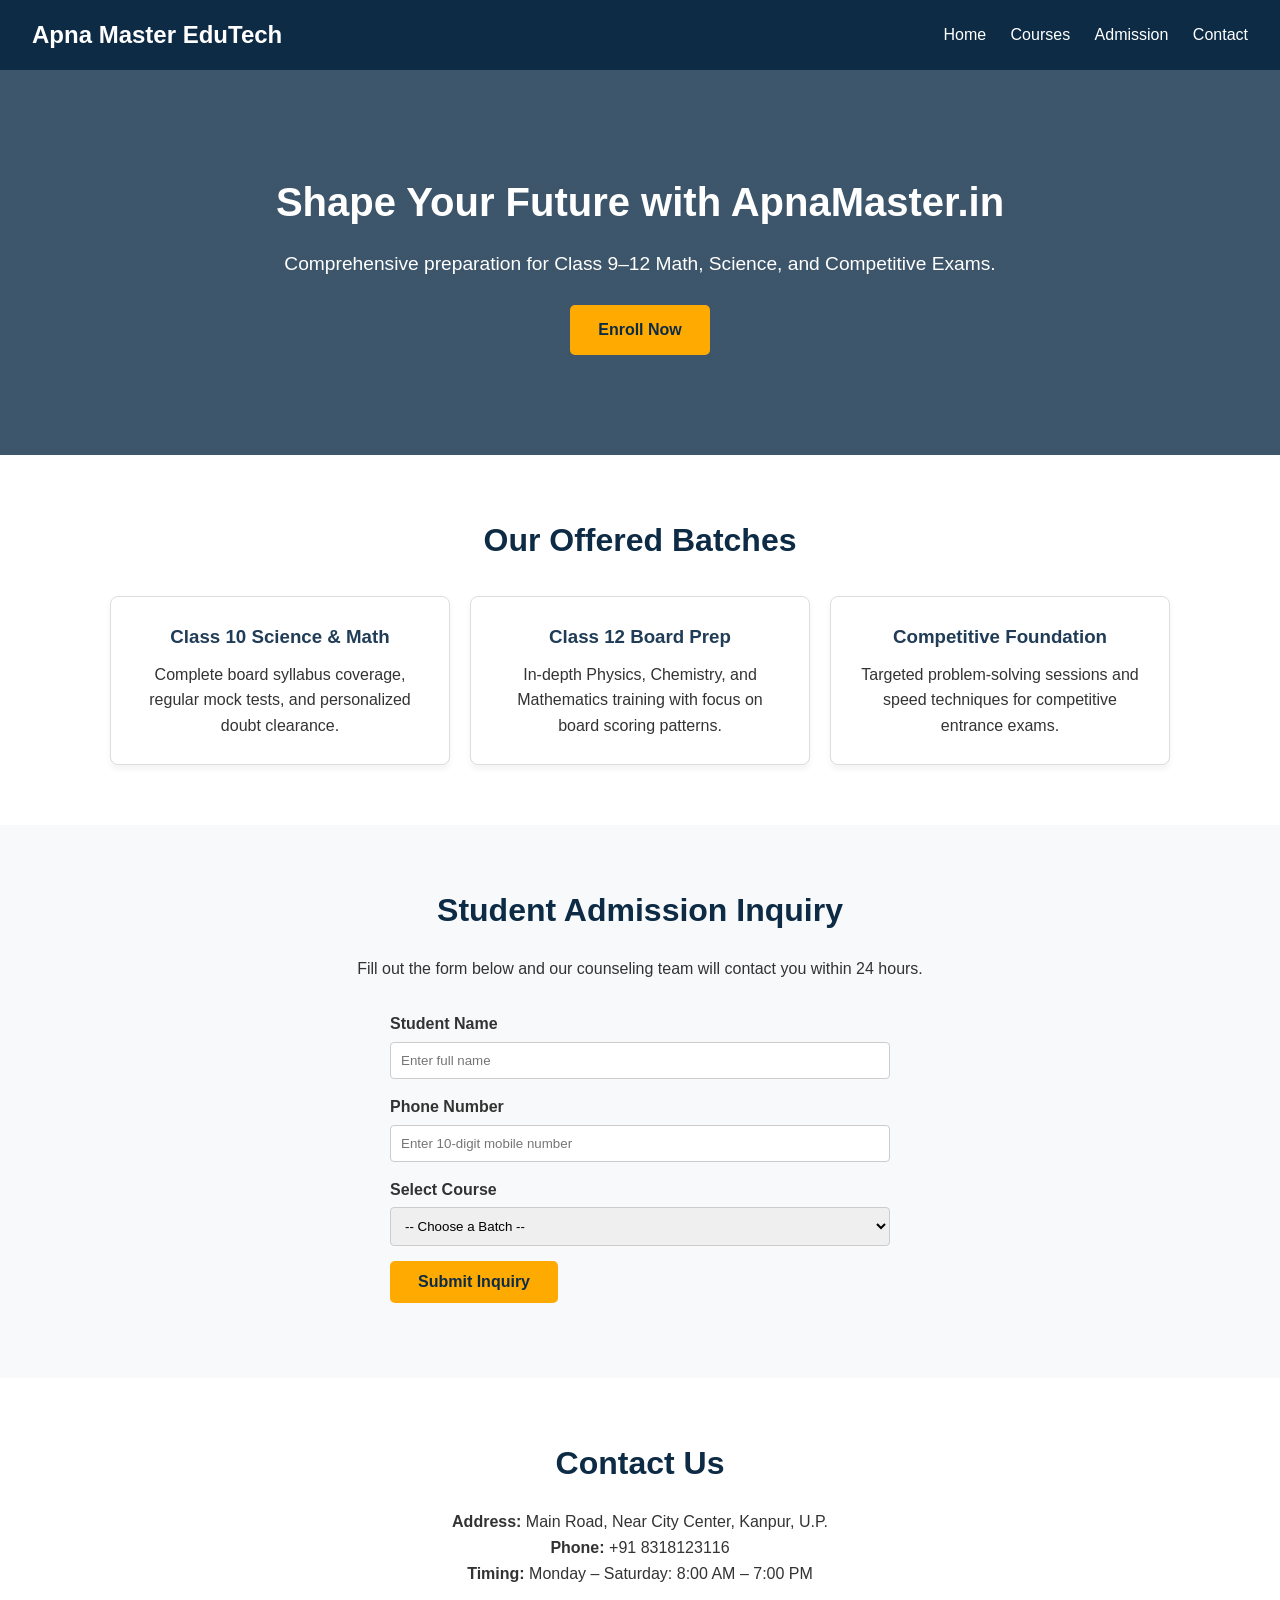
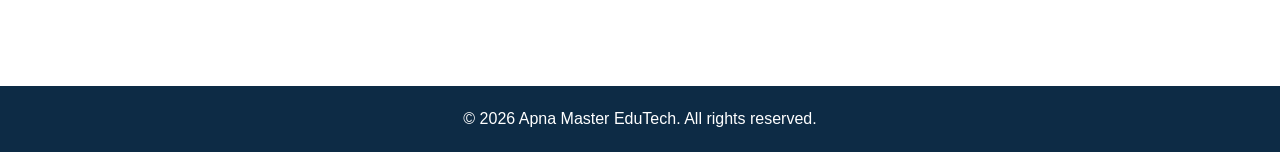
==== index.html @ ed2118f3 "Add files via Upload basic html css and js file" ====
<!DOCTYPE html>
<html lang="en">

<head>
    <meta charset="UTF-8">
    <meta name="viewport" content="width=device-width, initial-scale=1.0">
    <title>Apna Master EduTech</title>
    <link rel="stylesheet" href="style.css">
</head>

<body>

    <!-- Navigation Bar -->
    <header>
        <div class="logo">Apna Master EduTech</div>
        <nav>
            <a href="#home">Home</a>
            <a href="#courses">Courses</a>
            <a href="#admission">Admission</a>
            <a href="#contact">Contact</a>
        </nav>
    </header>

    <!-- Hero Section -->
    <section id="home" class="hero">
        <h1>Shape Your Future with ApnaMaster.in</h1>
        <p>Comprehensive preparation for Class 9–12 Math, Science, and Competitive Exams.</p>
        <a href="#admission" class="btn-primary">Enroll Now</a>
    </section>

    <!-- Courses Section -->
    <section id="courses" class="section">
        <h2>Our Offered Batches</h2>
        <div class="course-grid">
            <div class="card">
                <h3>Class 10 Science & Math</h3>
                <p>Complete board syllabus coverage, regular mock tests, and personalized doubt clearance.</p>
            </div>
            <div class="card">
                <h3>Class 12 Board Prep</h3>
                <p>In-depth Physics, Chemistry, and Mathematics training with focus on board scoring patterns.</p>
            </div>
            <div class="card">
                <h3>Competitive Foundation</h3>
                <p>Targeted problem-solving sessions and speed techniques for competitive entrance exams.</p>
            </div>
        </div>
    </section>

    <!-- Admission / Inquiry Form -->
    <section id="admission" class="section bg-light">
        <h2>Student Admission Inquiry</h2>
        <p>Fill out the form below and our counseling team will contact you within 24 hours.</p>

        <form id="inquiryForm" class="form">
            <div class="form-group">
                <label for="studentName">Student Name</label>
                <input type="text" id="studentName" required placeholder="Enter full name">
            </div>
            <div class="form-group">
                <label for="phone">Phone Number</label>
                <input type="tel" id="phone" required placeholder="Enter 10-digit mobile number">
            </div>
            <div class="form-group">
                <label for="course">Select Course</label>
                <select id="course" required>
                    <option value="">-- Choose a Batch --</option>
                    <option value="Class 10">Class 10 (Science & Math)</option>
                    <option value="Class 12">Class 12 (Physics/Chemistry/Math)</option>
                    <option value="Foundation">Competitive Foundation</option>
                </select>
            </div>
            <button type="submit" class="btn-primary">Submit Inquiry</button>
        </form>
        <p id="formStatus" class="status-msg"></p>
    </section>

    <!-- Contact & Location -->
    <section id="contact" class="section">
        <h2>Contact Us</h2>
        <p><strong>Address:</strong> Main Road, Near City Center, Kanpur, U.P.</p>
        <p><strong>Phone:</strong> +91 8318123116</p>
        <p><strong>Timing:</strong> Monday – Saturday: 8:00 AM – 7:00 PM</p>
    </section>

    <footer>
        <p>&copy; 2026 Apna Master EduTech. All rights reserved.</p>
    </footer>

    <script src="script.js"></script>
</body>

</html>
---- style.css ----
/* General Styling */
* {
    box-sizing: border-box;
    margin: 0;
    padding: 0;
    font-family: 'Segoe UI', Tahoma, Geneva, Verdana, sans-serif;
}

body {
    color: #333;
    line-height: 1.6;
}

/* Header & Nav */
header {
    background-color: #0d2b45;
    color: #fff;
    display: flex;
    justify-content: space-between;
    align-items: center;
    padding: 1rem 2rem;
    position: sticky;
    top: 0;
    z-index: 1000;
}

.logo {
    font-size: 1.5rem;
    font-weight: bold;
}

nav a {
    color: #fff;
    text-decoration: none;
    margin-left: 20px;
    font-weight: 500;
}

nav a:hover {
    color: #ffaa00;
}

/* Hero Section */
.hero {
    background: linear-gradient(rgba(13, 43, 69, 0.8), rgba(13, 43, 69, 0.8)), url('https://picsum.photos/1200/500') center/cover;
    color: #fff;
    text-align: center;
    padding: 100px 20px;
}

.hero h1 {
    font-size: 2.5rem;
    margin-bottom: 15px;
}

.hero p {
    font-size: 1.2rem;
    margin-bottom: 25px;
}

/* Buttons */
.btn-primary {
    background-color: #ffaa00;
    color: #0d2b45;
    padding: 12px 28px;
    border: none;
    border-radius: 5px;
    font-size: 1rem;
    font-weight: bold;
    cursor: pointer;
    text-decoration: none;
    display: inline-block;
}

.btn-primary:hover {
    background-color: #e69900;
}

/* Sections */
.section {
    padding: 60px 20px;
    max-width: 1100px;
    margin: 0 auto;
    text-align: center;
}

.bg-light {
    background-color: #f8f9fa;
    max-width: 100%;
}

.section h2 {
    font-size: 2rem;
    margin-bottom: 20px;
    color: #0d2b45;
}

/* Cards Grid */
.course-grid {
    display: grid;
    grid-template-columns: repeat(auto-fit, minmax(280px, 1fr));
    gap: 20px;
    margin-top: 30px;
}

.card {
    border: 1px solid #ddd;
    border-radius: 8px;
    padding: 25px;
    background-color: #fff;
    box-shadow: 0 4px 6px rgba(0, 0, 0, 0.05);
}

.card h3 {
    margin-bottom: 10px;
    color: #203c56;
}

/* Form Styling */
.form {
    max-width: 500px;
    margin: 30px auto 0 auto;
    text-align: left;
}

.form-group {
    margin-bottom: 15px;
}

.form-group label {
    display: block;
    margin-bottom: 5px;
    font-weight: 600;
}

.form-group input,
.form-group select {
    width: 100%;
    padding: 10px;
    border: 1px solid #ccc;
    border-radius: 4px;
}

.status-msg {
    margin-top: 15px;
    font-weight: bold;
    color: green;
}

footer {
    background-color: #0d2b45;
    color: #fff;
    text-align: center;
    padding: 20px;
    margin-top: 40px;
}
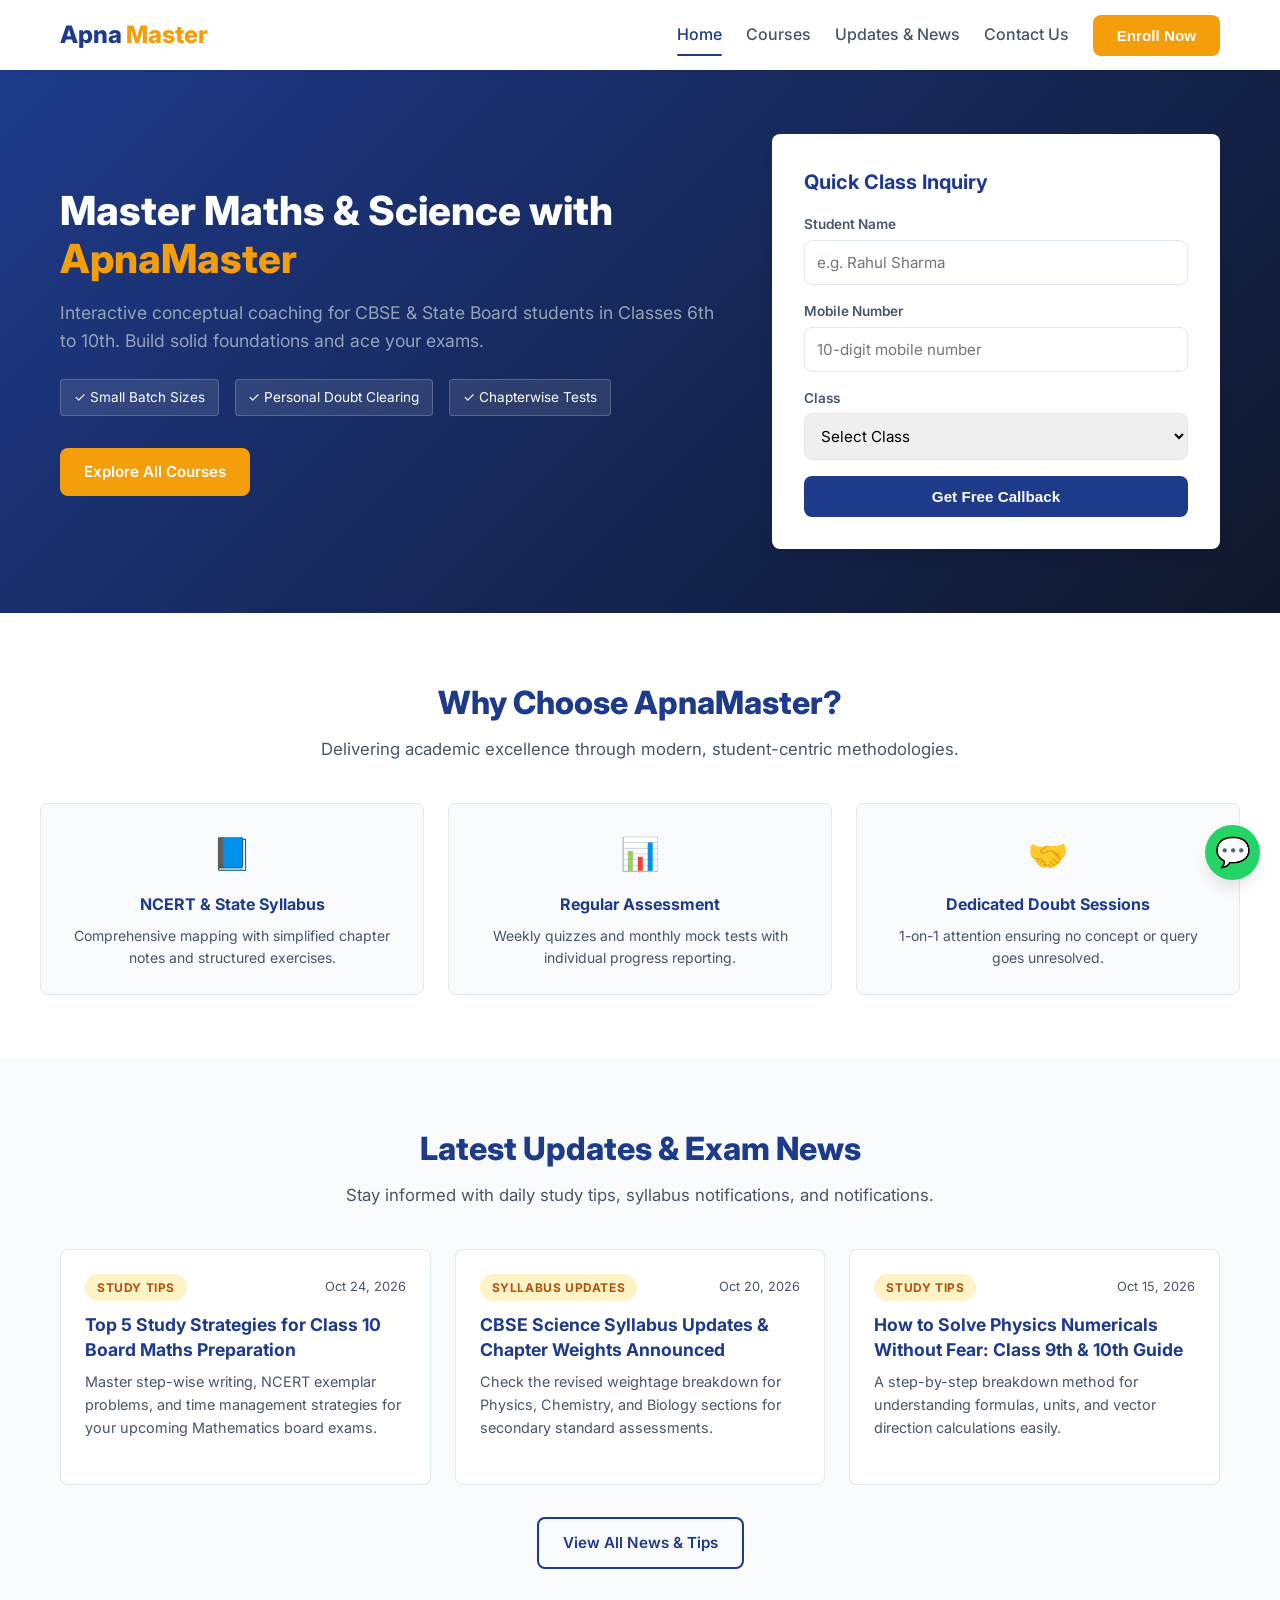
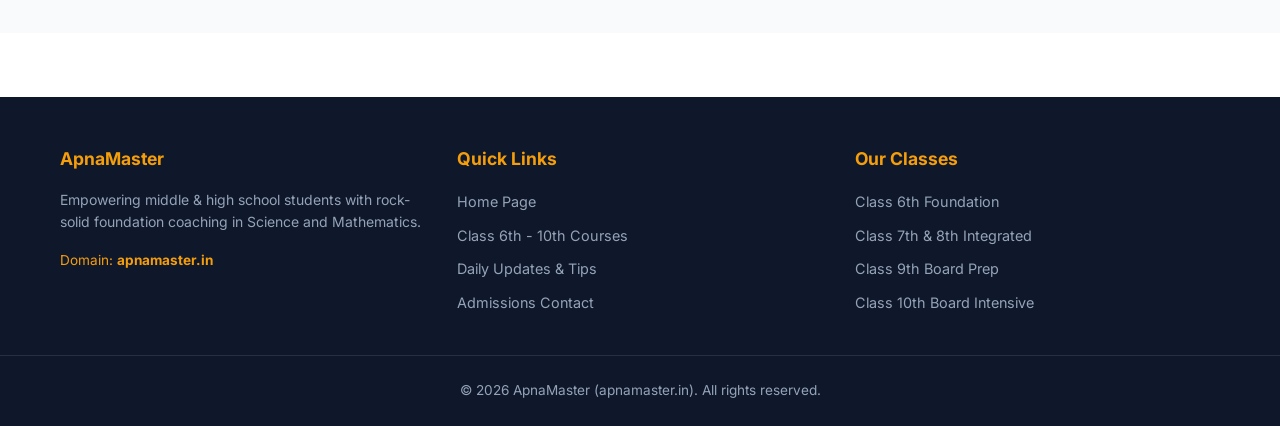
==== commit 87303525: "Revamp index.html for ApnaMaster website Updated the HTML structure and content for ApnaMaster websi" ====
--- a/index.html
+++ b/index.html
@@ -1,93 +1,175 @@
 <!DOCTYPE html>
 <html lang="en">
-
 <head>
-    <meta charset="UTF-8">
-    <meta name="viewport" content="width=device-width, initial-scale=1.0">
-    <title>Apna Master EduTech</title>
-    <link rel="stylesheet" href="style.css">
+  <meta charset="UTF-8">
+  <meta name="viewport" content="width=device-width, initial-scale=1.0">
+  <title>ApnaMaster | Master Maths & Science for Classes 6-10 (apnamaster.in)</title>
+  <link rel="preconnect" href="https://fonts.googleapis.com">
+  <link rel="preconnect" href="https://fonts.gstatic.com" crossorigin>
+  <link href="https://fonts.googleapis.com/css2?family=Inter:wght@400;500;600;700;800&display=swap" rel="stylesheet">
+  <link rel="stylesheet" href="styles.css">
 </head>
-
 <body>
 
-    <!-- Navigation Bar -->
-    <header>
-        <div class="logo">Apna Master EduTech</div>
-        <nav>
-            <a href="#home">Home</a>
-            <a href="#courses">Courses</a>
-            <a href="#admission">Admission</a>
-            <a href="#contact">Contact</a>
-        </nav>
-    </header>
+  <!-- HEADER -->
+  <header class="header">
+    <div class="container nav-container">
+      <a href="index.html" class="logo">
+        Apna<span>Master</span>
+      </a>
+      <button class="mobile-toggle" id="mobileMenuBtn" aria-label="Toggle Menu">☰</button>
+      <nav class="nav-links" id="navLinks">
+        <a href="index.html" class="nav-link active">Home</a>
+        <a href="courses.html" class="nav-link">Courses</a>
+        <a href="blog.html" class="nav-link">Updates & News</a>
+        <a href="contact.html" class="nav-link">Contact Us</a>
+        <button class="btn btn-accent" onclick="openEnrollModal('General Inquiry')">Enroll Now</button>
+      </nav>
+    </div>
+  </header>
 
-    <!-- Hero Section -->
-    <section id="home" class="hero">
-        <h1>Shape Your Future with ApnaMaster.in</h1>
-        <p>Comprehensive preparation for Class 9–12 Math, Science, and Competitive Exams.</p>
-        <a href="#admission" class="btn-primary">Enroll Now</a>
-    </section>
-
-    <!-- Courses Section -->
-    <section id="courses" class="section">
-        <h2>Our Offered Batches</h2>
-        <div class="course-grid">
-            <div class="card">
-                <h3>Class 10 Science & Math</h3>
-                <p>Complete board syllabus coverage, regular mock tests, and personalized doubt clearance.</p>
-            </div>
-            <div class="card">
-                <h3>Class 12 Board Prep</h3>
-                <p>In-depth Physics, Chemistry, and Mathematics training with focus on board scoring patterns.</p>
-            </div>
-            <div class="card">
-                <h3>Competitive Foundation</h3>
-                <p>Targeted problem-solving sessions and speed techniques for competitive entrance exams.</p>
-            </div>
+  <!-- HERO SECTION -->
+  <section class="hero">
+    <div class="container hero-grid">
+      <div>
+        <h1 class="hero-title">Master Maths & Science with <span>ApnaMaster</span></h1>
+        <p class="hero-subtitle">Interactive conceptual coaching for CBSE & State Board students in Classes 6th to 10th. Build solid foundations and ace your exams.</p>
+        <div class="hero-highlights">
+          <span class="hero-tag">✓ Small Batch Sizes</span>
+          <span class="hero-tag">✓ Personal Doubt Clearing</span>
+          <span class="hero-tag">✓ Chapterwise Tests</span>
         </div>
-    </section>
-
-    <!-- Admission / Inquiry Form -->
-    <section id="admission" class="section bg-light">
-        <h2>Student Admission Inquiry</h2>
-        <p>Fill out the form below and our counseling team will contact you within 24 hours.</p>
-
-        <form id="inquiryForm" class="form">
+        <a href="courses.html" class="btn btn-accent">Explore All Courses</a>
+      </div>
+      <div>
+        <!-- Quick Inquiry Form -->
+        <div class="quick-inquiry-card">
+          <h3>Quick Class Inquiry</h3>
+          <form onsubmit="handleInquirySubmit(event)">
             <div class="form-group">
-                <label for="studentName">Student Name</label>
-                <input type="text" id="studentName" required placeholder="Enter full name">
+              <label>Student Name</label>
+              <input type="text" class="form-control" placeholder="e.g. Rahul Sharma" required>
             </div>
             <div class="form-group">
-                <label for="phone">Phone Number</label>
-                <input type="tel" id="phone" required placeholder="Enter 10-digit mobile number">
+              <label>Mobile Number</label>
+              <input type="tel" pattern="[0-9]{10}" class="form-control" placeholder="10-digit mobile number" required>
             </div>
             <div class="form-group">
-                <label for="course">Select Course</label>
-                <select id="course" required>
-                    <option value="">-- Choose a Batch --</option>
-                    <option value="Class 10">Class 10 (Science & Math)</option>
-                    <option value="Class 12">Class 12 (Physics/Chemistry/Math)</option>
-                    <option value="Foundation">Competitive Foundation</option>
-                </select>
+              <label>Class</label>
+              <select class="form-control" required>
+                <option value="">Select Class</option>
+                <option value="6">Class 6th</option>
+                <option value="7">Class 7th</option>
+                <option value="8">Class 8th</option>
+                <option value="9">Class 9th</option>
+                <option value="10">Class 10th</option>
+              </select>
             </div>
-            <button type="submit" class="btn-primary">Submit Inquiry</button>
-        </form>
-        <p id="formStatus" class="status-msg"></p>
-    </section>
+            <button type="submit" class="btn btn-primary" style="width: 100%;">Get Free Callback</button>
+          </form>
+        </div>
+      </div>
+    </div>
+  </section>
 
-    <!-- Contact & Location -->
-    <section id="contact" class="section">
-        <h2>Contact Us</h2>
-        <p><strong>Address:</strong> Main Road, Near City Center, Kanpur, U.P.</p>
-        <p><strong>Phone:</strong> +91 8318123116</p>
-        <p><strong>Timing:</strong> Monday – Saturday: 8:00 AM – 7:00 PM</p>
-    </section>
+  <!-- HIGHLIGHTS SECTION -->
+  <section class="section container">
+    <h2 class="section-title">Why Choose ApnaMaster?</h2>
+    <p class="section-subtitle">Delivering academic excellence through modern, student-centric methodologies.</p>
+    
+    <div class="highlights-grid">
+      <div class="highlight-card">
+        <div class="highlight-icon">📘</div>
+        <h4>NCERT & State Syllabus</h4>
+        <p style="font-size:0.875rem; color:var(--text-muted);">Comprehensive mapping with simplified chapter notes and structured exercises.</p>
+      </div>
+      <div class="highlight-card">
+        <div class="highlight-icon">📊</div>
+        <h4>Regular Assessment</h4>
+        <p style="font-size:0.875rem; color:var(--text-muted);">Weekly quizzes and monthly mock tests with individual progress reporting.</p>
+      </div>
+      <div class="highlight-card">
+        <div class="highlight-icon">🤝</div>
+        <h4>Dedicated Doubt Sessions</h4>
+        <p style="font-size:0.875rem; color:var(--text-muted);">1-on-1 attention ensuring no concept or query goes unresolved.</p>
+      </div>
+    </div>
+  </section>
 
-    <footer>
-        <p>&copy; 2026 Apna Master EduTech. All rights reserved.</p>
-    </footer>
+  <!-- LATEST NEWS PREVIEW WIDGET -->
+  <section class="section" style="background-color: var(--bg-alt);">
+    <div class="container">
+      <h2 class="section-title">Latest Updates & Exam News</h2>
+      <p class="section-subtitle">Stay informed with daily study tips, syllabus notifications, and notifications.</p>
+      
+      <div class="blog-grid" id="homeNewsPreview">
+        <!-- Dynamically populated via JS -->
+      </div>
 
-    <script src="script.js"></script>
+      <div style="text-align: center; margin-top: 2rem;">
+        <a href="blog.html" class="btn btn-outline">View All News & Tips</a>
+      </div>
+    </div>
+  </section>
+
+  <!-- MODAL -->
+  <div class="modal-backdrop" id="inquiryModal">
+    <div class="modal">
+      <button class="modal-close" onclick="closeModal()">✕</button>
+      <h3 id="modalTitle" style="color: var(--primary); margin-bottom: 0.5rem;">Enrollment Inquiry</h3>
+      <p style="font-size: 0.875rem; color: var(--text-muted); margin-bottom: 1.25rem;">Fill in your details below and our counseling team will call you back within 2 hours.</p>
+      <form onsubmit="handleModalSubmit(event)">
+        <div class="form-group">
+          <label>Student Name</label>
+          <input type="text" class="form-control" placeholder="Student name" required>
+        </div>
+        <div class="form-group">
+          <label>Phone Number</label>
+          <input type="tel" pattern="[0-9]{10}" class="form-control" placeholder="10-digit phone number" required>
+        </div>
+        <div class="form-group">
+          <label>Course Selected</label>
+          <input type="text" id="modalCourseInput" class="form-control" readonly>
+        </div>
+        <button type="submit" class="btn btn-accent" style="width: 100%; margin-top: 0.5rem;">Confirm & Submit</button>
+      </form>
+    </div>
+  </div>
+
+  <a href="https://wa.me/918318123116?text=Hi%20ApnaMaster,%20I%20want%20to%20inquire%20about%20admissions." target="_blank" class="whatsapp-btn" aria-label="Chat on WhatsApp">💬</a>
+
+  <!-- FOOTER -->
+  <footer class="footer">
+    <div class="container footer-grid">
+      <div class="footer-col">
+        <h4>ApnaMaster</h4>
+        <p style="font-size:0.875rem; color:#94A3B8; margin-bottom: 1rem;">Empowering middle & high school students with rock-solid foundation coaching in Science and Mathematics.</p>
+        <p style="font-size:0.85rem; color:var(--accent);">Domain: <strong>apnamaster.in</strong></p>
+      </div>
+      <div class="footer-col">
+        <h4>Quick Links</h4>
+        <ul>
+          <li><a href="index.html">Home Page</a></li>
+          <li><a href="courses.html">Class 6th - 10th Courses</a></li>
+          <li><a href="blog.html">Daily Updates & Tips</a></li>
+          <li><a href="contact.html">Admissions Contact</a></li>
+        </ul>
+      </div>
+      <div class="footer-col">
+        <h4>Our Classes</h4>
+        <ul>
+          <li><a href="courses.html">Class 6th Foundation</a></li>
+          <li><a href="courses.html">Class 7th & 8th Integrated</a></li>
+          <li><a href="courses.html">Class 9th Board Prep</a></li>
+          <li><a href="courses.html">Class 10th Board Intensive</a></li>
+        </ul>
+      </div>
+    </div>
+    <div class="footer-bottom">
+      <p>&copy; 2026 ApnaMaster (apnamaster.in). All rights reserved.</p>
+    </div>
+  </footer>
+
+  <script src="script.js"></script>
 </body>
-
-</html>+</html>
--- a/styles.css
+++ b/styles.css
@@ -0,0 +1,641 @@
+/* ==========================================================================
+   APNAMASTER (apnamaster.in) - DESIGN SYSTEM & GLOBAL STYLES
+   ========================================================================== */
+:root {
+  --primary: #1E3A8A;
+  --primary-dark: #0F172A;
+  --accent: #F59E0B;
+  --accent-hover: #D97706;
+  --bg-main: #FFFFFF;
+  --bg-alt: #F8FAFC;
+  --text-main: #0F172A;
+  --text-muted: #475569;
+  --border: #E2E8F0;
+  --white: #FFFFFF;
+  --shadow-sm: 0 1px 3px rgba(0,0,0,0.1);
+  --shadow-md: 0 4px 6px -1px rgba(0,0,0,0.1), 0 2px 4px -1px rgba(0,0,0,0.06);
+  --shadow-lg: 0 10px 15px -3px rgba(0,0,0,0.1);
+  --radius: 8px;
+  --transition: all 0.25s cubic-bezier(0.4, 0, 0.2, 1);
+}
+
+* {
+  box-sizing: border-box;
+  margin: 0;
+  padding: 0;
+}
+
+body {
+  font-family: 'Inter', system-ui, -apple-system, sans-serif;
+  color: var(--text-main);
+  background-color: var(--bg-main);
+  line-height: 1.6;
+  overflow-x: hidden;
+}
+
+a {
+  text-decoration: none;
+  color: inherit;
+}
+
+ul {
+  list-style: none;
+}
+
+/* Base Layout Helpers */
+.container {
+  width: 100%;
+  max-width: 1200px;
+  margin: 0 auto;
+  padding: 0 1.25rem;
+}
+
+.section {
+  padding: 4rem 0;
+}
+
+.section-title {
+  font-size: 2rem;
+  font-weight: 800;
+  color: var(--primary);
+  text-align: center;
+  margin-bottom: 0.5rem;
+}
+
+.section-subtitle {
+  text-align: center;
+  color: var(--text-muted);
+  margin-bottom: 2.5rem;
+  font-size: 1.05rem;
+}
+
+/* Buttons */
+.btn {
+  display: inline-flex;
+  align-items: center;
+  justify-content: center;
+  padding: 0.75rem 1.5rem;
+  font-size: 0.95rem;
+  font-weight: 600;
+  border-radius: var(--radius);
+  border: none;
+  cursor: pointer;
+  transition: var(--transition);
+  gap: 0.5rem;
+}
+
+.btn-accent {
+  background-color: var(--accent);
+  color: var(--white);
+}
+
+.btn-accent:hover {
+  background-color: var(--accent-hover);
+  transform: translateY(-2px);
+}
+
+.btn-primary {
+  background-color: var(--primary);
+  color: var(--white);
+}
+
+.btn-primary:hover {
+  background-color: var(--primary-dark);
+}
+
+.btn-outline {
+  border: 2px solid var(--primary);
+  color: var(--primary);
+  background: transparent;
+}
+
+.btn-outline:hover {
+  background-color: var(--primary);
+  color: var(--white);
+}
+
+/* Badges */
+.badge {
+  display: inline-block;
+  padding: 0.25rem 0.75rem;
+  border-radius: 50px;
+  font-size: 0.75rem;
+  font-weight: 700;
+  text-transform: uppercase;
+  letter-spacing: 0.05em;
+}
+
+.badge-primary {
+  background-color: #E0E7FF;
+  color: var(--primary);
+}
+
+.badge-accent {
+  background-color: #FEF3C7;
+  color: #B45309;
+}
+
+/* Sticky Header & Nav */
+.header {
+  position: sticky;
+  top: 0;
+  background-color: var(--white);
+  box-shadow: var(--shadow-sm);
+  z-index: 1000;
+}
+
+.nav-container {
+  display: flex;
+  justify-content: space-between;
+  align-items: center;
+  height: 70px;
+}
+
+.logo {
+  font-size: 1.5rem;
+  font-weight: 800;
+  color: var(--primary);
+  display: flex;
+  align-items: center;
+  gap: 0.25rem;
+}
+
+.logo span {
+  color: var(--accent);
+}
+
+.nav-links {
+  display: flex;
+  gap: 1.5rem;
+  align-items: center;
+}
+
+.nav-link {
+  font-weight: 500;
+  color: var(--text-muted);
+  transition: var(--transition);
+  position: relative;
+  padding: 0.5rem 0;
+}
+
+.nav-link:hover, .nav-link.active {
+  color: var(--primary);
+}
+
+.nav-link.active::after {
+  content: '';
+  position: absolute;
+  bottom: 0;
+  left: 0;
+  width: 100%;
+  height: 2px;
+  background-color: var(--primary);
+  border-radius: 2px;
+}
+
+.mobile-toggle {
+  display: none;
+  font-size: 1.5rem;
+  background: none;
+  border: none;
+  cursor: pointer;
+  color: var(--primary);
+}
+
+/* Hero Section */
+.hero {
+  background: linear-gradient(135deg, #1E3A8A 0%, #0F172A 100%);
+  color: var(--white);
+  padding: 4rem 0;
+}
+
+.hero-grid {
+  display: grid;
+  grid-template-columns: 1fr;
+  gap: 2.5rem;
+  align-items: center;
+}
+
+@media (min-width: 992px) {
+  .hero-grid {
+    grid-template-columns: 1.2fr 0.8fr;
+  }
+}
+
+.hero-title {
+  font-size: 2.5rem;
+  font-weight: 800;
+  line-height: 1.2;
+  margin-bottom: 1rem;
+}
+
+.hero-title span {
+  color: var(--accent);
+}
+
+.hero-subtitle {
+  font-size: 1.1rem;
+  color: #94A3B8;
+  margin-bottom: 1.5rem;
+}
+
+.hero-highlights {
+  display: flex;
+  flex-wrap: wrap;
+  gap: 1rem;
+  margin-bottom: 2rem;
+}
+
+.hero-tag {
+  background-color: rgba(255, 255, 255, 0.1);
+  padding: 0.4rem 0.8rem;
+  border-radius: 4px;
+  font-size: 0.85rem;
+  border: 1px solid rgba(255, 255, 255, 0.2);
+}
+
+/* Quick Inquiry Card / Forms */
+.quick-inquiry-card {
+  background-color: var(--white);
+  padding: 2rem;
+  border-radius: var(--radius);
+  color: var(--text-main);
+  box-shadow: var(--shadow-lg);
+}
+
+.quick-inquiry-card h3 {
+  font-size: 1.25rem;
+  color: var(--primary);
+  margin-bottom: 1rem;
+}
+
+.form-group {
+  margin-bottom: 1rem;
+}
+
+.form-group label {
+  display: block;
+  font-size: 0.85rem;
+  font-weight: 600;
+  margin-bottom: 0.25rem;
+  color: var(--text-muted);
+}
+
+.form-control {
+  width: 100%;
+  padding: 0.75rem;
+  border: 1px solid var(--border);
+  border-radius: var(--radius);
+  font-family: inherit;
+  font-size: 0.95rem;
+  transition: var(--transition);
+}
+
+.form-control:focus {
+  outline: none;
+  border-color: var(--primary);
+  box-shadow: 0 0 0 3px rgba(30, 58, 138, 0.1);
+}
+
+/* Highlights Grid */
+.highlights-grid {
+  display: grid;
+  grid-template-columns: repeat(auto-fit, minmax(250px, 1fr));
+  gap: 1.5rem;
+}
+
+.highlight-card {
+  background: var(--bg-alt);
+  padding: 1.5rem;
+  border-radius: var(--radius);
+  border: 1px solid var(--border);
+  text-align: center;
+}
+
+.highlight-icon {
+  font-size: 2rem;
+  margin-bottom: 0.75rem;
+  display: inline-block;
+}
+
+.highlight-card h4 {
+  margin-bottom: 0.5rem;
+  color: var(--primary);
+}
+
+/* Course Filters & Cards */
+.filter-bar {
+  display: flex;
+  justify-content: center;
+  gap: 0.5rem;
+  flex-wrap: wrap;
+  margin-bottom: 2rem;
+}
+
+.filter-btn {
+  padding: 0.5rem 1.25rem;
+  border-radius: 50px;
+  border: 1px solid var(--border);
+  background-color: var(--white);
+  color: var(--text-muted);
+  font-weight: 600;
+  cursor: pointer;
+  transition: var(--transition);
+}
+
+.filter-btn.active, .filter-btn:hover {
+  background-color: var(--primary);
+  color: var(--white);
+  border-color: var(--primary);
+}
+
+.courses-grid {
+  display: grid;
+  grid-template-columns: repeat(auto-fit, minmax(300px, 1fr));
+  gap: 1.5rem;
+}
+
+.course-card {
+  background-color: var(--white);
+  border: 1px solid var(--border);
+  border-radius: var(--radius);
+  overflow: hidden;
+  box-shadow: var(--shadow-sm);
+  display: flex;
+  flex-direction: column;
+  transition: var(--transition);
+}
+
+.course-card:hover {
+  box-shadow: var(--shadow-md);
+  transform: translateY(-4px);
+}
+
+.course-header {
+  background-color: var(--bg-alt);
+  padding: 1.25rem;
+  border-bottom: 1px solid var(--border);
+  display: flex;
+  justify-content: space-between;
+  align-items: center;
+}
+
+.course-body {
+  padding: 1.5rem;
+  flex-grow: 1;
+  display: flex;
+  flex-direction: column;
+}
+
+.course-body h3 {
+  font-size: 1.2rem;
+  color: var(--primary);
+  margin-bottom: 0.5rem;
+}
+
+.course-features {
+  margin: 1rem 0;
+  font-size: 0.9rem;
+  color: var(--text-muted);
+}
+
+.course-features li {
+  margin-bottom: 0.4rem;
+  display: flex;
+  align-items: center;
+  gap: 0.5rem;
+}
+
+.course-footer {
+  margin-top: auto;
+  padding-top: 1rem;
+}
+
+/* Blog & Search Controls */
+.blog-controls {
+  display: flex;
+  flex-direction: column;
+  gap: 1rem;
+  margin-bottom: 2rem;
+}
+
+@media (min-width: 768px) {
+  .blog-controls {
+    flex-direction: row;
+    justify-content: space-between;
+    align-items: center;
+  }
+}
+
+.search-box {
+  position: relative;
+  width: 100%;
+  max-width: 350px;
+}
+
+.blog-grid {
+  display: grid;
+  grid-template-columns: repeat(auto-fit, minmax(300px, 1fr));
+  gap: 1.5rem;
+}
+
+.blog-card {
+  background-color: var(--white);
+  border: 1px solid var(--border);
+  border-radius: var(--radius);
+  padding: 1.5rem;
+  display: flex;
+  flex-direction: column;
+  transition: var(--transition);
+}
+
+.blog-card:hover {
+  box-shadow: var(--shadow-md);
+}
+
+.blog-meta {
+  display: flex;
+  justify-content: space-between;
+  align-items: center;
+  margin-bottom: 0.75rem;
+  font-size: 0.8rem;
+  color: var(--text-muted);
+}
+
+.blog-card h3 {
+  font-size: 1.1rem;
+  color: var(--primary);
+  margin-bottom: 0.5rem;
+  line-height: 1.4;
+}
+
+.blog-card p {
+  font-size: 0.9rem;
+  color: var(--text-muted);
+  margin-bottom: 1.25rem;
+  flex-grow: 1;
+}
+
+/* Contact Grid */
+.contact-grid {
+  display: grid;
+  grid-template-columns: 1fr;
+  gap: 2rem;
+}
+
+@media (min-width: 768px) {
+  .contact-grid {
+    grid-template-columns: 1fr 1fr;
+  }
+}
+
+.contact-info-card {
+  background-color: var(--primary);
+  color: var(--white);
+  padding: 2rem;
+  border-radius: var(--radius);
+}
+
+.contact-info-card h3 {
+  margin-bottom: 1rem;
+}
+
+.info-item {
+  display: flex;
+  align-items: flex-start;
+  gap: 0.75rem;
+  margin-bottom: 1.25rem;
+}
+
+/* Modal */
+.modal-backdrop {
+  position: fixed;
+  top: 0;
+  left: 0;
+  width: 100%;
+  height: 100%;
+  background-color: rgba(15, 23, 42, 0.6);
+  display: flex;
+  justify-content: center;
+  align-items: center;
+  z-index: 2000;
+  opacity: 0;
+  visibility: hidden;
+  transition: var(--transition);
+  padding: 1rem;
+}
+
+.modal-backdrop.active {
+  opacity: 1;
+  visibility: visible;
+}
+
+.modal {
+  background-color: var(--white);
+  width: 100%;
+  max-width: 500px;
+  border-radius: var(--radius);
+  padding: 2rem;
+  position: relative;
+  box-shadow: var(--shadow-lg);
+}
+
+.modal-close {
+  position: absolute;
+  top: 1rem;
+  right: 1rem;
+  background: none;
+  border: none;
+  font-size: 1.25rem;
+  cursor: pointer;
+  color: var(--text-muted);
+}
+
+/* Floating WhatsApp Button */
+.whatsapp-btn {
+  position: fixed;
+  bottom: 20px;
+  right: 20px;
+  background-color: #25D366;
+  color: white;
+  width: 55px;
+  height: 55px;
+  border-radius: 50%;
+  display: flex;
+  align-items: center;
+  justify-content: center;
+  font-size: 1.8rem;
+  box-shadow: var(--shadow-lg);
+  z-index: 999;
+  transition: var(--transition);
+}
+
+.whatsapp-btn:hover {
+  transform: scale(1.1);
+}
+
+/* Footer */
+.footer {
+  background-color: var(--primary-dark);
+  color: var(--white);
+  padding: 3rem 0 1.5rem 0;
+  margin-top: 4rem;
+}
+
+.footer-grid {
+  display: grid;
+  grid-template-columns: repeat(auto-fit, minmax(200px, 1fr));
+  gap: 2rem;
+  margin-bottom: 2rem;
+}
+
+.footer-col h4 {
+  font-size: 1.1rem;
+  margin-bottom: 1rem;
+  color: var(--accent);
+}
+
+.footer-col ul li {
+  margin-bottom: 0.5rem;
+}
+
+.footer-col a {
+  color: #94A3B8;
+  font-size: 0.9rem;
+  transition: var(--transition);
+}
+
+.footer-col a:hover {
+  color: var(--white);
+}
+
+.footer-bottom {
+  text-align: center;
+  padding-top: 1.5rem;
+  border-top: 1px solid rgba(255, 255, 255, 0.1);
+  font-size: 0.85rem;
+  color: #94A3B8;
+}
+
+/* Mobile Responsive Navigation */
+@media (max-width: 768px) {
+  .mobile-toggle {
+    display: block;
+  }
+
+  .nav-links {
+    position: absolute;
+    top: 70px;
+    left: 0;
+    width: 100%;
+    background-color: var(--white);
+    flex-direction: column;
+    padding: 1.5rem;
+    box-shadow: var(--shadow-md);
+    display: none;
+  }
+
+  .nav-links.active {
+    display: flex;
+  }
+}
